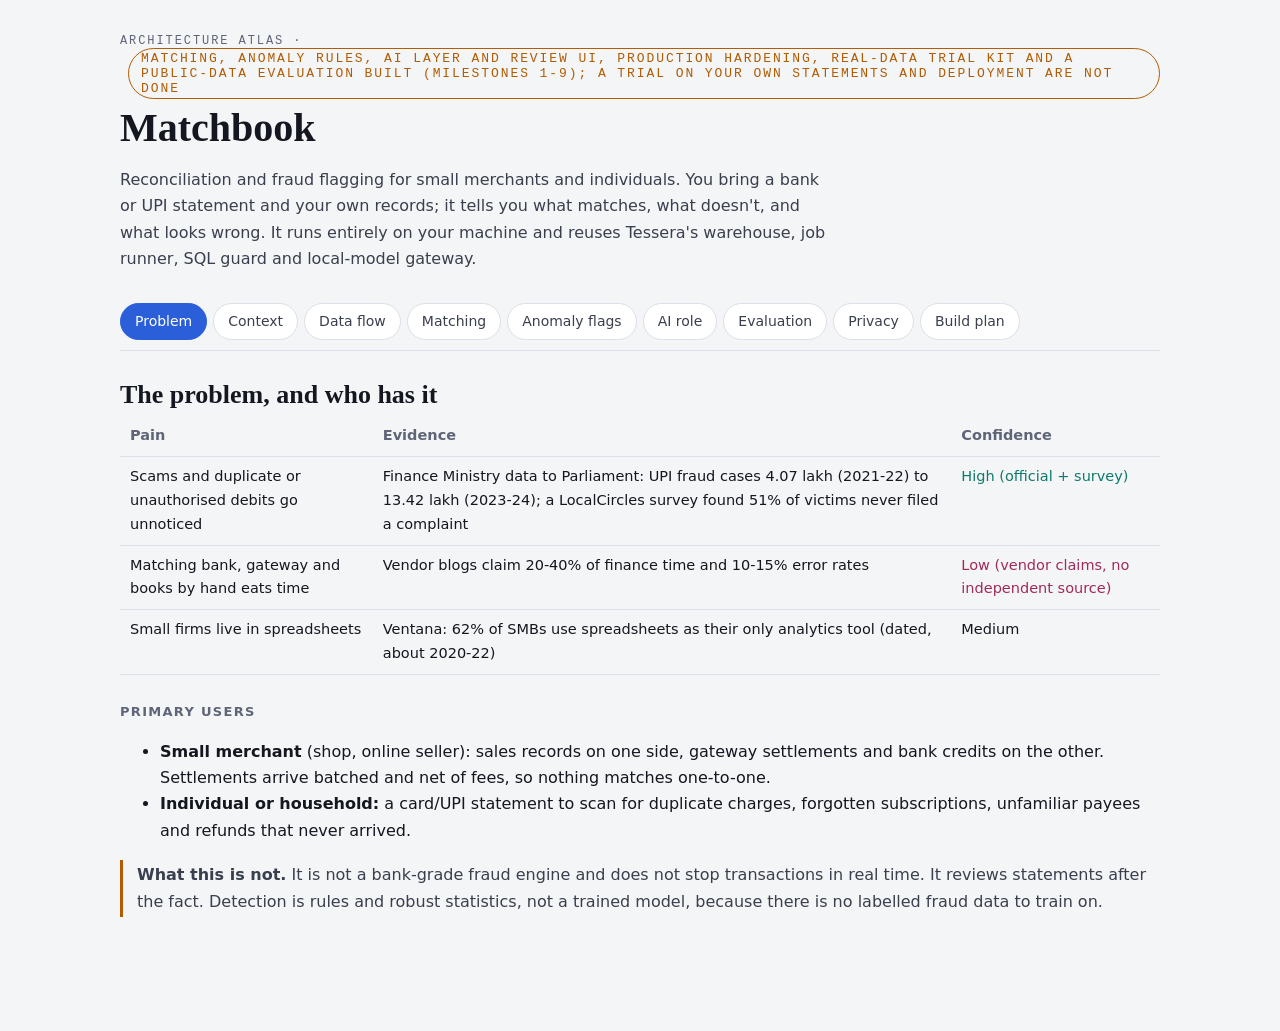
==== docs/matchbook-architecture-atlas.html @ 5ce7d5e3 "Add files via upload" ====
<!doctype html>
<html lang="en"><head><meta charset="utf-8"><meta name="viewport" content="width=device-width,initial-scale=1">
<title>Matchbook Architecture Atlas</title>
<style>
:root{--bg:#f4f5f7;--surf:#fff;--ink:#14171f;--soft:#3a3f4d;--mut:#5f6577;--line:#dcdfe7;--raw:#7a7f90;--stg:#0f7a6b;--mart:#2b5fd9;--ai:#a2295c;--app:#6a4bd6;--warn:#b25b00;--code:#f0f2f7}
@media(prefers-color-scheme:dark){:root{--bg:#0f1218;--surf:#181c25;--ink:#e8eaf0;--soft:#c5c9d6;--mut:#9aa0b2;--line:#2a3040;--raw:#a8aebf;--stg:#4cc6b0;--mart:#7ea2ff;--ai:#f18cb1;--app:#b1a0ff;--warn:#f0a050;--code:#202534}}
*{box-sizing:border-box}body{margin:0;background:var(--bg);color:var(--ink);font:16px/1.65 system-ui,-apple-system,"Segoe UI",sans-serif}
.wrap{max-width:1080px;margin:0 auto;padding:34px 20px 100px}
h1{font:600 40px/1.15 Georgia,serif;margin:6px 0 10px}h2{font:600 26px/1.2 Georgia,serif;margin:0 0 6px}h3{margin:26px 0 6px;font-size:13px;letter-spacing:.1em;text-transform:uppercase;color:var(--mut)}
.eyebrow{font:12px ui-monospace,monospace;letter-spacing:.16em;text-transform:uppercase;color:var(--mut)}.lead{color:var(--soft);max-width:70ch}
.status{display:inline-block;border:1px solid var(--warn);color:var(--warn);border-radius:99px;padding:2px 12px;font-size:13px;margin-left:8px}
nav{position:sticky;top:0;background:var(--bg);padding:10px 0;display:flex;gap:6px;flex-wrap:wrap;border-bottom:1px solid var(--line);z-index:3;margin:20px 0 28px}
nav button{border:1px solid var(--line);background:var(--surf);color:var(--soft);border-radius:99px;padding:6px 14px;cursor:pointer;font:inherit;font-size:14px}nav button.on{background:var(--mart);color:#fff;border-color:var(--mart)}
section{display:none}section.on{display:block}
.card{background:var(--surf);border:1px solid var(--line);border-radius:12px;padding:18px;margin:14px 0;overflow-x:auto}
table{border-collapse:collapse;width:100%;font-size:14.5px}th,td{text-align:left;padding:8px 10px;border-bottom:1px solid var(--line);vertical-align:top}th{color:var(--mut);font-weight:600}
code{background:var(--code);padding:1px 6px;border-radius:5px;font:13px ui-monospace,Menlo,monospace}pre{background:var(--code);padding:12px;border-radius:8px;overflow:auto;font:12.5px/1.5 ui-monospace,monospace}
svg{max-width:100%;height:auto}svg text{fill:var(--ink);font:12.5px system-ui}svg .m{fill:var(--mut);font-size:11px}svg .b{fill:var(--surf);stroke-width:1.6}svg .e{stroke:var(--mut);fill:none;stroke-width:1.4;opacity:.7}
.fig{color:var(--mut);font-size:13px;margin:4px 0 0}.note{border-left:3px solid var(--ai);padding:2px 14px;color:var(--soft);margin:14px 0}.warn{border-color:var(--warn)}
.ok{color:var(--stg)}.no{color:var(--ai)}
</style></head><body><div class="wrap">
<div class="eyebrow">Architecture Atlas · <span class="status">matching, anomaly rules, AI layer and review UI, production hardening, real-data trial kit and a public-data evaluation built (milestones 1-9); a trial on your own statements and deployment are not done</span></div>
<h1>Matchbook</h1>
<p class="lead">Reconciliation and fraud flagging for small merchants and individuals. You bring a bank or UPI statement and your own records; it tells you what matches, what doesn't, and what looks wrong. It runs entirely on your machine and reuses Tessera's warehouse, job runner, SQL guard and local-model gateway.</p>
<nav id="nav"></nav>

<section id="prob"><h2>The problem, and who has it</h2>
<table><tr><th>Pain</th><th>Evidence</th><th>Confidence</th></tr>
<tr><td>Scams and duplicate or unauthorised debits go unnoticed</td><td>Finance Ministry data to Parliament: UPI fraud cases 4.07 lakh (2021-22) to 13.42 lakh (2023-24); a LocalCircles survey found 51% of victims never filed a complaint</td><td class="ok">High (official + survey)</td></tr>
<tr><td>Matching bank, gateway and books by hand eats time</td><td>Vendor blogs claim 20-40% of finance time and 10-15% error rates</td><td class="no">Low (vendor claims, no independent source)</td></tr>
<tr><td>Small firms live in spreadsheets</td><td>Ventana: 62% of SMBs use spreadsheets as their only analytics tool (dated, about 2020-22)</td><td>Medium</td></tr></table>
<h3>Primary users</h3>
<ul><li><b>Small merchant</b> (shop, online seller): sales records on one side, gateway settlements and bank credits on the other. Settlements arrive batched and net of fees, so nothing matches one-to-one.</li>
<li><b>Individual or household:</b> a card/UPI statement to scan for duplicate charges, forgotten subscriptions, unfamiliar payees and refunds that never arrived.</li></ul>
<div class="note warn"><b>What this is not.</b> It is not a bank-grade fraud engine and does not stop transactions in real time. It reviews statements after the fact. Detection is rules and robust statistics, not a trained model, because there is no labelled fraud data to train on.</div></section>

<section id="ctx"><h2>System context</h2><p class="lead">Files in, answers out, nothing leaves localhost. Statements are sensitive, so the only network call is to Ollama on <code>127.0.0.1</code>.</p>
<div class="card"><svg viewBox="0 0 960 300" width="960"><defs><marker id="a" viewBox="0 0 8 8" refX="7" refY="4" markerWidth="7" markerHeight="7" orient="auto"><path d="M0,0 L8,4 L0,8z" fill="var(--mut)"/></marker></defs>
<rect class="b" x="10" y="30" width="190" height="64" rx="8" stroke="var(--raw)"/><text x="105" y="58" text-anchor="middle">Bank / UPI / card</text><text class="m" x="105" y="76" text-anchor="middle">CSV · XLSX statements</text>
<rect class="b" x="10" y="118" width="190" height="64" rx="8" stroke="var(--raw)"/><text x="105" y="146" text-anchor="middle">Books / sales</text><text class="m" x="105" y="164" text-anchor="middle">Excel · Tally export · Shopify CSV</text>
<rect class="b" x="10" y="206" width="190" height="64" rx="8" stroke="var(--raw)"/><text x="105" y="234" text-anchor="middle">Gateway settlements</text><text class="m" x="105" y="252" text-anchor="middle">Razorpay-style payout reports</text>
<rect class="b" x="270" y="20" width="420" height="260" rx="12" stroke="var(--mart)"/><text x="480" y="46" text-anchor="middle" style="font-weight:600">Matchbook (Tessera platform)</text>
<rect class="b" x="290" y="62" width="180" height="54" rx="8" stroke="var(--stg)"/><text x="380" y="86" text-anchor="middle">Import &amp; normalise</text><text class="m" x="380" y="104" text-anchor="middle">map · clean · canonical</text>
<rect class="b" x="490" y="62" width="180" height="54" rx="8" stroke="var(--stg)"/><text x="580" y="86" text-anchor="middle">Matching engine</text><text class="m" x="580" y="104" text-anchor="middle">deterministic passes</text>
<rect class="b" x="290" y="132" width="180" height="54" rx="8" stroke="var(--warn)"/><text x="380" y="156" text-anchor="middle">Anomaly rules</text><text class="m" x="380" y="174" text-anchor="middle">scored, with reasons</text>
<rect class="b" x="490" y="132" width="180" height="54" rx="8" stroke="var(--ai)"/><text x="580" y="156" text-anchor="middle">AI assistant</text><text class="m" x="580" y="174" text-anchor="middle">map · suggest · explain</text>
<rect class="b" x="290" y="202" width="380" height="60" rx="8" stroke="var(--mart)"/><text x="480" y="228" text-anchor="middle">DuckDB: canonical txns · matches · flags · audit</text><text class="m" x="480" y="246" text-anchor="middle">money stored as integer paise</text>
<rect class="b" x="750" y="40" width="200" height="64" rx="8" stroke="var(--app)"/><text x="850" y="68" text-anchor="middle">Review UI</text><text class="m" x="850" y="86" text-anchor="middle">queues · confirm · undo</text>
<rect class="b" x="750" y="130" width="200" height="64" rx="8" stroke="var(--ai)"/><text x="850" y="158" text-anchor="middle">Ollama (local)</text><text class="m" x="850" y="176" text-anchor="middle">chat + embeddings</text>
<rect class="b" x="750" y="220" width="200" height="56" rx="8" stroke="var(--app)"/><text x="850" y="246" text-anchor="middle">Exports</text><text class="m" x="850" y="264" text-anchor="middle">CSV report · dispute pack</text>
<path class="e" d="M200,62 L290,85" marker-end="url(#a)"/><path class="e" d="M200,150 L290,95" marker-end="url(#a)"/><path class="e" d="M200,238 L290,105" marker-end="url(#a)"/><path class="e" d="M690,70 L750,70" marker-end="url(#a)"/><path class="e" d="M690,160 L750,160" marker-end="url(#a)"/><path class="e" d="M690,245 L750,245" marker-end="url(#a)"/></svg><p class="fig">Fig. 1 · System context</p></div></section>

<section id="flow"><h2>Data flow</h2><p class="lead">Five stages. Each is a Tessera task with a recorded run, so a bad import is visible and re-runnable.</p>
<div class="card"><svg viewBox="0 0 960 190" width="960"><defs><marker id="b2" viewBox="0 0 8 8" refX="7" refY="4" markerWidth="7" markerHeight="7" orient="auto"><path d="M0,0 L8,4 L0,8z" fill="var(--mut)"/></marker></defs>
<g><rect class="b" x="5" y="50" width="160" height="80" rx="8" stroke="var(--raw)"/><text x="85" y="78" text-anchor="middle">1 Profile</text><text class="m" x="85" y="96" text-anchor="middle">detect columns, dates,</text><text class="m" x="85" y="110" text-anchor="middle">formats, currency</text>
<rect class="b" x="195" y="50" width="160" height="80" rx="8" stroke="var(--ai)"/><text x="275" y="78" text-anchor="middle">2 Map (AI + you)</text><text class="m" x="275" y="96" text-anchor="middle">LLM proposes mapping;</text><text class="m" x="275" y="110" text-anchor="middle">you confirm once</text>
<rect class="b" x="385" y="50" width="160" height="80" rx="8" stroke="var(--stg)"/><text x="465" y="78" text-anchor="middle">3 Normalise</text><text class="m" x="465" y="96" text-anchor="middle">paise, ISO dates, payee</text><text class="m" x="465" y="110" text-anchor="middle">clean, reference IDs</text>
<rect class="b" x="575" y="50" width="160" height="80" rx="8" stroke="var(--mart)"/><text x="655" y="78" text-anchor="middle">4 Match</text><text class="m" x="655" y="96" text-anchor="middle">passes A-D, then a</text><text class="m" x="655" y="110" text-anchor="middle">residual review queue</text>
<rect class="b" x="765" y="50" width="190" height="80" rx="8" stroke="var(--warn)"/><text x="860" y="78" text-anchor="middle">5 Flag &amp; explain</text><text class="m" x="860" y="96" text-anchor="middle">anomaly rules score every</text><text class="m" x="860" y="110" text-anchor="middle">txn; AI words the reasons</text>
<path class="e" d="M165,90 L195,90" marker-end="url(#b2)"/><path class="e" d="M355,90 L385,90" marker-end="url(#b2)"/><path class="e" d="M545,90 L575,90" marker-end="url(#b2)"/><path class="e" d="M735,90 L765,90" marker-end="url(#b2)"/></g></svg><p class="fig">Fig. 2 · Import to review</p></div>
<h3>Canonical transaction</h3>
<pre>txn(txn_id, source, account, posted_on date, amount_paise bigint, direction 'in'|'out',
    counterparty_raw, counterparty_clean, reference, category, raw_row json, import_id)
match(match_id, pass, confidence, status 'auto'|'suggested'|'confirmed'|'rejected', difference_paise, reason)
match_member(match_id, txn_id, role 'bank'|'ledger'|'gateway')
flag(flag_id, txn_id, rule, score, reasons json, status 'open'|'dismissed'|'confirmed')
audit(ts, actor, action, detail)</pre></section>

<section id="match"><h2>The matching engine</h2><p class="lead">Matching is deterministic and explainable. A model is never the one that decides a match; it only helps a human review what the passes could not settle.</p>
<table><tr><th>Pass</th><th>Rule</th><th>Handles</th><th>Auto-accept?</th></tr>
<tr><td>A · Reference</td><td>Same extracted reference/UTR/order id and same amount</td><td>Clean one-to-one payments</td><td class="ok">Yes</td></tr>
<tr><td>B · Amount + window</td><td>Same amount, posted within ±3 days, payee similarity above threshold (token-set ratio on cleaned names); unique best candidate only</td><td>Missing references, timing lag</td><td class="ok">Yes if unambiguous</td></tr>
<tr><td>C · Settlement batch</td><td>One bank credit = sum(gateway orders) − fees − refunds, within a stated tolerance; bounded subset search over a date window</td><td>Gateway payouts, the main merchant headache</td><td>Only if the difference equals reported fees</td></tr>
<tr><td>D · Fuzzy residual</td><td>Rank remaining candidates by amount distance, date distance, name similarity, memory of past confirmations</td><td>Everything else</td><td class="no">Never: goes to the review queue</td></tr></table>
<h3>Outcomes</h3><p><code>matched</code> · <code>matched_with_difference</code> (fees, rounding, with the amount shown) · <code>unmatched_bank</code> (money moved, no record) · <code>unmatched_ledger</code> (recorded, never arrived) · <code>duplicate</code>.</p>
<div class="note"><b>Why subset-sum is bounded.</b> Pass C is NP-hard in general. It is capped (window of days, maximum batch size, time budget) and reports "gave up" instead of guessing, so an incomplete search is visible rather than hidden.</div></section>

<section id="fraud"><h2>Anomaly &amp; fraud flagging</h2><p class="lead">Every flag carries the rule that fired and the numbers behind it. The assistant can rephrase a reason, but it cannot create one.</p>
<table><tr><th>Rule</th><th>Fires when</th><th>Typical real cause</th></tr>
<tr><td>Duplicate charge</td><td>Same payee and amount twice within a short window</td><td>Double-tap, retry, genuine double billing</td></tr>
<tr><td>New payee, large amount</td><td>First payment to a payee and amount above a robust threshold for this account</td><td>Scam, mistaken transfer</td></tr>
<tr><td>Outlier for payee</td><td>Robust z-score (median/MAD) vs. that payee's history</td><td>Price hike, billing error</td></tr>
<tr><td>Velocity</td><td>Many small debits in a short span</td><td>Card testing, drained account</td></tr>
<tr><td>Just under a limit</td><td>Cluster of amounts just below a known cap (e.g. ₹10,000)</td><td>Structuring, limit probing</td></tr>
<tr><td>Orphan refund</td><td>Credit labelled refund with no original debit</td><td>Reconciliation gap</td></tr>
<tr><td>Unfamiliar hour</td><td>Activity outside the account's usual hours</td><td>Compromised credentials</td></tr>
<tr><td>Subscription drift</td><td>Recurring payee whose amount rose or cadence changed</td><td>Silent price increase</td></tr></table>
<p>Scores combine rules into a ranked list; thresholds are per-account and tunable. Each "dismiss" or "confirm" is stored as a label so thresholds can be adjusted from the user's own history.</p>
<div class="note warn"><b>Honest limit.</b> These rules find <i>unusual</i> and <i>duplicate</i> activity, not proven fraud. Expect false positives on legitimate one-off purchases. Precision is measured, not assumed (see Evaluation).</div></section>

<section id="ai"><h2>Where the AI helps, and where it must not</h2>
<div class="card"><table><tr><th>Task</th><th>AI role</th><th>Safeguard</th></tr>
<tr><td>Map messy columns</td><td>Proposes <code>date / amount / debit / credit / description / reference</code> from headers and sample rows</td><td>Mapping is validated (dates parse, amounts numeric, totals reconcile to the file's own balance) and the user confirms before import</td></tr>
<tr><td>Clean payee names</td><td>Normalises "AMZN PAY*XYZ 04/12" style strings</td><td>Deterministic cleaner first; LLM only on leftovers; raw string always kept</td></tr>
<tr><td>Review residuals</td><td>Ranks candidates already produced by pass D and says why</td><td>Chooses only from the candidate list; human confirms</td></tr>
<tr><td>Explain a flag</td><td>Turns the rule payload into a plain sentence</td><td>Numbers copied from the payload; grounding check as in Tessera</td></tr>
<tr><td>Ask questions</td><td>"What did I spend on subscriptions?" via guarded SQL</td><td>Tessera's SQL guard; account numbers masked; writes need approval</td></tr></table></div>
<h3>Built and measured: the AI layer (local qwen2.5:3b on CPU)</h3>
<p><b>1. Column mapping.</b> Rules run first; the model is asked only about the fields the rules cannot settle, in plain text (a 3B model parroted JSON input back at first). Every proposal is validated against the data: columns exist, dates and amounts parse, order ids are unique, the running balance follows debits and credits (catches swapped columns), and <code>gross ≥ net ≥ fee ≥ tax</code> for gateway files. The user still confirms.</p>
<table><tr><th>Set</th><th>Approach</th><th>Layouts fully right</th><th>Fields right</th><th>Wrong but passed validation</th></tr>
<tr><td rowspan="3">Dev, 15 layouts*</td><td>Rules only</td><td>3 / 15</td><td>57 / 87 (66%)</td><td>0</td></tr>
<tr><td>Model only</td><td>10 / 15</td><td>71 / 87 (82%)</td><td>0</td></tr>
<tr><td><b>Rules + model + validation</b></td><td><b>13 / 15</b></td><td><b>85 / 87 (98%)</b></td><td><b>0</b></td></tr>
<tr><td rowspan="3">Held-out, 6 layouts</td><td>Rules only</td><td>3 / 6</td><td>23 / 37 (62%)</td><td>0</td></tr>
<tr><td>Model only</td><td>4 / 6</td><td>26 / 37 (70%)</td><td>0</td></tr>
<tr><td><b>Rules + model + validation</b></td><td><b>5 / 6</b></td><td><b>36 / 37 (97%)</b></td><td><b>0</b></td></tr></table>
<p>*I tuned the prompt and validators while looking at 4 of the dev layouts, so treat the dev row as optimistic and the held-out row (written afterwards, never tuned against) as the fair one. Average time about 4-5 s per file. The misses were optional fields (balance, payment reference, one gateway column) left unmapped; the single held-out miss was flagged by validation. The layouts are ones I wrote, so this measures robustness to header and format variety, not to every real bank.</p>
<p><b>2. Masking.</b> Account, card, phone and long reference numbers, emails and UPI handles are redacted before any prompt; amounts and dates are kept. The gateway has a <code>strict</code> mode that independently re-scans every message and <b>refuses to send</b> if anything identifier-like is left, so masking cannot be skipped by a future code change. A test feeds real narrations (which contain 10-digit references) through the mapping path and asserts none reach the model.</p>
<p><b>3. Flag explanations: the model is opt-in, the template is the default.</b> A first version checked only that every number in the model's text appeared in the evidence. Reading the outputs showed that is not enough: texts passed while saying the account <i>balance</i> rose 25% (it was the <i>price</i>), that the shop owner <i>received</i> five payments (they were <i>made</i>), or that payees were <i>customers</i>. The guard now also requires the core amounts and payee name to survive and rejects reversed-direction words, foreign currency and truncation. On a statement none of this was tuned against, <b>10 of 32 rewordings were accepted and 22 fell back</b> to the template; I read the 10 and judged 9 faithful and 1 repetitive. That is my own judgement on a small sample. The default explanation therefore stays the deterministic template, which is always correct; the rewording is an opt-in extra and is labelled as such.</p>
<div class="note warn"><b>Things the AI layer taught me, recorded because they are the real findings.</b>
(a) Number-grounding is necessary but not sufficient: a model can reuse a real number in a false sentence. The role-word check is a targeted patch, not a general fix.
(b) The explanation cache was first keyed by row id, which repeats across statements, so one statement's explanation could appear on another's transaction. It is now keyed by a hash of the evidence, with a regression test.
(c) A test showed the gateway amount check accepted swapped <code>fee</code> and <code>net</code> columns, because the identity <code>gross − fee − tax − net = 0</code> is symmetric. An ordering check closed it.
(d) A 3B model is useful where its output is checked against data (mapping) and weak where it is asked to restate findings in free prose.</div>
<h3>Hard rules</h3><ul><li>The model never does arithmetic on money. Totals, differences and fees come from SQL over integer paise.</li><li>The model never confirms a match or dismisses a flag.</li><li>Account and card numbers are masked before any text reaches a prompt.</li></ul></section>

<section id="eval"><h2>How we will know it works</h2><h3>Measured so far (synthetic data, seeded, reproducible)</h3>
<table><tr><th>Scenario</th><th>Layer</th><th>Auto-accepted</th><th>Precision</th><th>Recall</th></tr>
<tr><td>20,000 orders</td><td>Ledger ↔ gateway</td><td>19,180</td><td>99.98% (3 wrong)</td><td>99.0%</td></tr>
<tr><td>20,000 orders</td><td>Batch ↔ bank</td><td>129</td><td>100%</td><td>100%</td></tr>
<tr><td>500,000 orders</td><td>Ledger ↔ gateway</td><td>478,073</td><td>100% (0 wrong)</td><td>98.6%</td></tr>
<tr><td>500,000 orders</td><td>Batch ↔ bank</td><td>258</td><td>100%</td><td>99.6%</td></tr></table>
<p>At 500k orders, import took about 3 s and matching about 1.3 s on a laptop-class CPU (generation 9 s). Reference-based passes were never wrong in any run. The only wrong matches (3 at 20k orders) came from the amount-window pass: an unpaid order and an unrelated captured payment with the same catalogue price in the same window are indistinguishable from the data. Wrong-match counts this small vary from seed to seed, so quote the range, not one run.</p>
<h3>Measured: anomaly rules (3 seeds pooled, 360-day statements, hard negatives included)</h3>
<table><tr><th>Rule</th><th>Injected</th><th>Flagged</th><th>Precision</th><th>Recall</th><th>Why precision is below 100%</th></tr>
<tr><td>duplicate_charge</td><td>90</td><td>90</td><td>100%</td><td>100%</td><td>none seen</td></tr>
<tr><td>subscription_drift</td><td>9</td><td>9</td><td>100%</td><td>100%</td><td>none seen</td></tr>
<tr><td>just_under_limit</td><td>101</td><td>129</td><td>78%</td><td>100%</td><td>a regular wholesaler legitimately invoices just under the limit</td></tr>
<tr><td>new_payee_large</td><td>75</td><td>96</td><td>78%</td><td>100%</td><td>legitimate one-off purchases (insurance, equipment, audit)</td></tr>
<tr><td>velocity</td><td>186</td><td>262</td><td>71%</td><td>100%</td><td>a trade-fair day paying many new vendors</td></tr>
<tr><td>outlier_for_payee</td><td>18</td><td>30</td><td>60%</td><td>100%</td><td>price rises and small-payee swings also look like outliers</td></tr></table>
<p>Ranked by score, the top 20 flagged rows were 70-95% real across seeds, the top 100 about 83-87%. Threshold sweeps show the trade: for <code>just_under_limit</code>, requiring 5 payments instead of 3 lifts precision from 82% to 100% but drops recall from 100% to 68%; for <code>new_payee_large</code>, the 95th-percentile threshold lifts precision to 90% at 76% recall.</p>
<div class="note warn"><b>Read these carefully.</b> Perfect recall is partly circular: the injected anomalies were written to match each rule's definition, so it shows the rules are implemented correctly, not that they find real fraud. The informative column is precision, which falls once legitimate look-alikes are present, and real statements will have more of those than my generator does. The first version scored near 100% everywhere because the injected anomalies were too easy; adding unlabelled "hard negatives" is what made the evaluation honest.</div>
<div class="note warn"><b>What these numbers do not show.</b> They come from a generator I wrote, so they prove the engine handles the faults I thought of. They say nothing yet about real bank formats or real gateway quirks. Refunds, partial payments and multi-currency are not modelled.</div>
<p class="lead">A reconciliation tool that is "probably right" is worse than none. Accuracy is measured against known answers.</p>
<table><tr><th>Test</th><th>Method</th><th>Metric</th></tr>
<tr><td>Matching</td><td>Generate a ledger, derive a bank statement and settlement file from it, then inject faults: dropped references, shifted dates, fee deductions, batched payouts, duplicates, missing rows. Ground truth is known.</td><td>Precision and recall per pass; share auto-matched; zero wrong auto-matches is the target</td></tr>
<tr><td>Anomaly rules</td><td>Inject labelled anomalies (duplicates, new large payee, velocity bursts) into synthetic and real-shaped statements</td><td>Precision@k, recall by rule</td></tr>
<tr><td>Column mapping</td><td>A set of statement layouts from different banks and exporters</td><td>% mapped correctly with no user edit</td></tr>
<tr><td>Real data</td><td>Your own statements, labelled by you through the review UI</td><td>Reviewer agreement, false-positive rate, time saved</td></tr></table>
<div class="note warn"><b>Gap.</b> Synthetic faults only prove the engine handles the faults we thought of. Real statements will contain formats we did not. That is why the real-data row exists, and why statement-format coverage is the first thing to expect to break.</div></section>

<section id="priv"><h2>Privacy &amp; safety</h2>
<table><tr><th>Risk</th><th>Control</th></tr>
<tr><td>Statements are sensitive</td><td>All processing local; only Ollama on localhost; no telemetry; data directory is git-ignored; optional encrypted-at-rest database file</td></tr>
<tr><td>Wrong automatic match corrupts books</td><td>Only passes A-C auto-accept; every match is reversible; undo restores the prior state; audit log of every decision</td></tr>
<tr><td>Floating-point money errors</td><td>Integer paise end to end; rounding rule written down and tested</td></tr>
<tr><td>Prompt leakage of account numbers</td><td>Masking layer before any LLM call; tests assert no account number reaches the gateway</td></tr>
<tr><td>Over-trusting flags</td><td>UI labels flags "unusual", not "fraud"; shows the rule and numbers; dispute pack contains facts only</td></tr></table></section>

<section id="plan"><h2>Build plan</h2>
<table><tr><th>#</th><th>Milestone</th><th>Done when</th></tr>
<tr><td>1</td><td>Canonical schema, statement importer with profile → map → normalise, 3 sample layouts</td><td>Mapping accuracy measured; totals reconcile to file balances</td></tr>
<tr><td>2</td><td>Fault-injecting data generator with ground truth</td><td>Reproducible fixtures; truth file per scenario</td></tr>
<tr><td>3</td><td>Matching passes A-B, evaluation harness</td><td>Precision and recall reported; no wrong auto-matches in the suite</td></tr>
<tr><td>4</td><td>Pass C (settlement batches), bounded search</td><td>Gateway payouts match within stated fees; "gave up" shown when search is capped</td></tr>
<tr><td>5</td><td>Anomaly rules with per-account thresholds and labels</td><td>Precision@k and recall per rule reported on injected anomalies</td></tr>
<tr><td>6</td><td>Review UI: queues, confirm / reject / undo, dispute pack export</td><td>A real statement can be imported, reviewed and exported end to end</td></tr>
<tr><td>7</td><td>AI assistance: mapping proposals, residual ranking, flag explanations, masking layer</td><td>Grounding and masking tests pass; AI off still yields a usable tool</td></tr>
<tr><td>8</td><td>Real-data trial on your own statements</td><td>Measured false-positive rate and time saved, documented honestly</td></tr></table>
<h3>Built: the review UI (<code>./run_matchbook.sh</code>, http://127.0.0.1:8788)</h3>
<table><tr><th>Screen</th><th>What it does</th></tr>
<tr><td>Import</td><td>Upload three exports (or load a demo). Rules, then the local model, propose a column mapping; each field shows whether it was <i>auto</i> or <i>AI-proposed</i> with sample values. Every edit is re-validated live; <b>Confirm &amp; import is disabled while any check fails</b>.</td></tr>
<tr><td>Overview</td><td>Auto-match rate, queue sizes, and which rule made how many matches.</td></tr>
<tr><td>Exceptions</td><td>Five queues (orders with no payment, payments not in books, payouts not in bank, unexplained credits, payout amount differs), largest first. Confirm (real discrepancy) or Reject (explained), with a note. <b>Find matching payment</b> lists candidates by amount and date; <b>Link</b> creates a manual match that feeds back into the match rate.</td></tr>
<tr><td>Flags</td><td>Ranked flagged transactions with the deterministic explanation; Confirm (dispute) or Dismiss (legitimate); opt-in "Reword with AI" that falls back visibly if the guard rejects the text.</td></tr>
<tr><td>Activity</td><td>Every import, decision and undo, with timestamps.</td></tr></table>
<p><b>Design decisions.</b> Decisions are an append-only event log per item; undo pops one step (so confirm → reject → undo returns to confirm), and undoing a link actually removes it and re-runs matching. Items are keyed by stable identifiers (order id, payment id, or a hash of date, payee and amount), not row ids, so decisions survive re-importing the same statement. Uploads are raw bodies saved under a fixed server-side name, with a 50 MB cap, so a client can never choose a path.</p>
<p><b>Verified.</b> 10 API tests (61 in the full suite) cover the flow, bad-mapping refusal, security edges, stable keys, and link/undo reversing the match counts exactly. I also drove the real screens in a browser: messy-header demo → AI mapping → fixed one unmapped optional field by hand → import (4,000 orders, 97.0% auto-matched) → confirm with note → undo → link → undo.</p>
<div class="note warn"><b>Defects this build surfaced, kept here because they are the honest record.</b>
(a) Before the first import, read endpoints returned HTTP 500; they now return empty results.
(b) The live-validation endpoint failed with 422 because its request model was declared inside the app factory, which FastAPI cannot resolve under postponed annotations.
(c) After linking an order, the <b>Linked</b> tab was empty because it read from the exceptions table, which no longer contained the order, so Undo was unreachable from the UI. It now reads from the manual links.
(d) Navigation links were unreadable in dark mode.
All four were found by using the UI, not by the earlier tests, which is why the end-to-end browser pass mattered.</div>
<div class="note warn"><b>Not verified.</b> Behaviour with hundreds of thousands of exceptions in the browser (the API pages results, but I have not timed the UI at that size); more than one reviewer at a time (single user, no authentication, DuckDB single writer); mobile layouts; keyboard shortcuts do not exist yet. I tested in one browser pane only.</div>
<h3>Built: production hardening</h3>
<p>State moved to Postgres; DuckDB remains the analytics store. Authentication, roles, maker/checker, a tamper-evident audit log, CI and container files were added. <b>Verified</b> below means exercised by an automated test or by me in the running app; <b>written, not run</b> means the file exists but I could not execute it on this machine.</p>
<table><tr><th>Area</th><th>What was built</th><th>Status</th></tr>
<tr><td>State</td><td>Postgres 16-compatible schema with forward-only migrations behind an advisory lock; a private throwaway cluster for dev and tests so an existing Postgres is never touched.</td><td><b>Verified</b> (migrations idempotent; 90 tests run against real Postgres)</td></tr>
<tr><td>Authentication</td><td>scrypt password hashes, random session tokens stored only as hashes, HttpOnly + SameSite=Strict cookie, 8 h absolute and 60 min idle expiry, lockout after 5 failures, per-address throttle, identical errors for unknown user and wrong password. No default credentials; the first admin is created from a CLI.</td><td><b>Verified</b> (tests + signed in through the UI)</td></tr>
<tr><td>Authorisation</td><td>Four roles (viewer, reviewer, approver, admin) mapped to permissions; every endpoint declares the permission it needs; role change, disable and password reset sign the user out; the last administrator cannot be removed.</td><td><b>Verified</b> (tests; UI hides tabs by role)</td></tr>
<tr><td>Maker / checker</td><td>A decision is a proposal; a different approver must approve. Enforced in code <i>and</i> by a database CHECK constraint, so a bug cannot permit self-approval. One open proposal per item (unique index). Approving re-validates that a link is still possible. Switchable off for solo use, in which case entries are marked auto-approved.</td><td><b>Verified</b> (tests including raw-SQL bypass attempt and concurrent approvers; walked through in the UI)</td></tr>
<tr><td>Audit</td><td>Append-only table (triggers refuse update, delete and truncate) with each row chained to the previous by SHA-256; verify endpoint and UI button.</td><td><b>Verified</b> (tamper test; "chain intact" in the UI)</td></tr>
<tr><td>Web hardening</td><td>CSRF token on every state-changing request plus Origin check, strict Content-Security-Policy (no inline script, so the UI was split into files), frame, referrer and sniffing headers, host allow-list, API docs disabled, no-store on API responses, structured request logs without bodies or credentials.</td><td><b>Verified</b> (tests)</td></tr>
<tr><td>Input safety</td><td>SQL values are bound parameters; user-controlled identifiers (CSV headers, file names) are quoted or allow-listed; upload size cap and fixed server-side file names.</td><td><b>Verified</b> (hostile-header and hostile-file-name tests)</td></tr>
<tr><td>CI</td><td>GitHub Actions: lint with security rules, tests on Python 3.11, 3.12 and 3.13 against a Postgres service, dependency audit, container build.</td><td><b>Written, not run.</b> I ran the lint, the tests (on 3.14 only), the dependency audit and a Python 3.11 syntax check locally.</td></tr>
<tr><td>Containers</td><td>Multi-stage Dockerfile (non-root, health check, read-only filesystem, dropped capabilities) and a compose file with Postgres not published to the host and an optional local-model service.</td><td><b>Written, not built.</b> Docker was unavailable here (permission denied), so neither has been built or started.</td></tr></table>
<p><b>Found while building it, kept as the honest record.</b></p>
<ul>
<li><b>SQL injection through CSV column names.</b> Header names were pasted into SQL in several places. A header that closed the quote could have run arbitrary DuckDB SQL (which can read local files). Every identifier is now quoted and a regression test uses a real hostile header. Found by the security linter while fixing something else, not by planning.</li>
<li><b>Python 3.11 breakage.</b> The importer used backslashes inside f-string expressions, a syntax error before 3.12, while the package declared support for 3.11. It only worked here because this machine runs 3.14.</li>
<li><b>File names became table names</b> in the Tessera ingest step. Now allow-listed, with a test.</li>
<li><b>A vulnerable dependency</b> (<code>certifi</code>) found by the audit; upgraded and given a version floor.</li>
<li><b>My own regression:</b> replacing the matching call in the import path with a link-sync meant the first import produced no exception queues. Caught by the tests.</li>
<li><b>CI would have failed on every run:</b> the dependency audit tried to look up this project on PyPI. Fixed after running the audit locally.</li>
<li>Smaller: an empty "Linked" list earlier, cached stylesheets after an upgrade, the login form keeping the last username, and an unstyled password box.</li></ul>
<div class="note warn"><b>Known gaps. This is a hardened prototype, not a deployed service.</b>
(1) <b>No TLS in the app</b>: it must sit behind a reverse proxy, with the Secure cookie flag turned on.
(2) <b>The audit chain detects edits but cannot stop someone with full database-owner rights from rewriting the whole chain</b>; real protection needs the latest hash published somewhere they cannot reach.
(3) <b>No MFA, SSO or self-service password change or reset</b>; admins set passwords.
(4) <b>The login throttle is in memory</b>, so it is per process and weak behind a proxy that hides client addresses; the per-account lockout is in the database and does hold.
(5) <b>One database role</b> runs both migrations and the app; production should separate them and grant least privilege.
(6) <b>DuckDB is still a single-writer file</b>, so the app cannot run as several replicas, and there are no backups, encryption at rest, retention policy or monitoring.
(7) <b>Not tested</b>: runtime on Python 3.11 to 3.13, load or concurrency beyond the race tests, a browser other than the built-in one, and any real bank or gateway data.
(8) Dev users are created with random passphrases stored in a git-ignored, owner-only file; a real deployment must create users with the admin CLI instead.</div>
<h3>Built: real-data trial kit</h3>
<p>Your own statements have no answer key, so the kit estimates accuracy from a <b>random sample you label by hand</b> and reports it with a confidence interval. Guide: <code>docs/real-data-trial.md</code>. It runs on DuckDB alone (no login, no Postgres, no model server).</p>
<table><tr><th>Step</th><th>Tool</th><th>What it does</th></tr>
<tr><td>Mask</td><td><code>mask_tool</code></td><td>Keyed-HMAC tokens, so the same payee or UTR gets the same token in every file (repeat-payee rules and cross-file joins keep working) and cannot be reversed without the key. Scans its own output for what is still visible. Cannot be perfect on free text.</td></tr>
<tr><td>Check</td><td><code>trial preflight</code>, <code>normalize</code></td><td>Preamble/footer lines, newest-first order, ambiguous dd/mm dates, decimal commas, currency symbols, single-amount layouts, missing pages (balance breaks), month gaps, duplicate ids, delimiter, encoding.</td></tr>
<tr><td>Tie out</td><td><code>trial load</code>, <code>tieout</code></td><td>Four control-total identities that must hold exactly, plus the match rate by <b>value</b> as well as by count.</td></tr>
<tr><td>Sample</td><td><code>trial sample</code></td><td>Deterministic stratified random sample per rule, queue and flag type, with per-rule sizes so labels go where the risk is.</td></tr>
<tr><td>Score</td><td><code>trial score</code>, <code>report</code></td><td>Wilson intervals per group (exact bound at zero events), a stratified population estimate with finite-population correction and a deliberately conservative upper bound, and a report that states its limits.</td></tr></table>
<p><b>The kit itself was validated before being offered.</b> Simulated 95% intervals contained the truth in at least 95% of 1,500 trials in three scenarios, including rare events and a tiny bad group. On a synthetic scenario with known answers, intervals computed from labelled samples contained the true wrong-match rate and the true missed-match share for three different random samples. Each preflight check is tested against a planted instance of the problem it claims to find. 23 tests.</p>
<p><b>What using it on a synthetic scenario showed.</b> With 25 labels per rule the scorer will not claim better than "0% to 11.3% wrong", even though the true rate was about zero. That is correct: 25 clean samples cannot support "under 1%" (that needs 299), and the tool says so instead of printing a flattering 0%.</p>
<h3>Measured: public-data evaluation (real orders, simulated payment rails)</h3>
<p>Dataset: UCI <i>Online Retail II</i>, CC BY 4.0, DOI 10.24432/C5CG6D, 1,067,371 line items from a UK online retailer (sha256 of the xlsx is stored in <code>data/public/results.json</code>). <b>Real:</b> order amounts, dates and how often amounts repeat. <b>Simulated:</b> the gateway, settlement batches and bank, built from those orders by my generator with injected faults, because no public dataset contains matched ledger, gateway and bank records. So this tests how the matcher copes with a <i>real amount distribution</i>, not real bank formats.</p>
<table><tr><th>Orders</th><th>References available</th><th>Auto-matches</th><th>Wrong</th><th>Recall</th></tr>
<tr><td rowspan="4">40,076 invoices (3.3% share an amount with another within 3 days)</td><td>ledger 92%, gateway 70%</td><td>116,666</td><td>0</td><td>100.0%</td></tr>
<tr><td>ledger 70%, gateway 40%</td><td>116,523</td><td>1</td><td>99.9%</td></tr>
<tr><td>ledger 40%, gateway 20%</td><td>115,728</td><td>2</td><td>99.2%</td></tr>
<tr><td>none at all</td><td>113,085</td><td>2</td><td>96.9%</td></tr>
<tr><td rowspan="4">3,664 single-item invoices (15.2% share an amount)</td><td>ledger 92%, gateway 70%</td><td>10,660</td><td>0</td><td>100.0%</td></tr>
<tr><td>ledger 70%, gateway 40%</td><td>10,602</td><td>0</td><td>99.5%</td></tr>
<tr><td>ledger 40%, gateway 20%</td><td>10,267</td><td>0</td><td>96.3%</td></tr>
<tr><td>none at all</td><td>9,171</td><td>0</td><td><b>86.0%</b></td></tr></table>
<p>Counts are totals over three runs per row. <b>The three runs reuse the same real orders</b> with different random fault draws, so they replicate the fault process, not the order population. <b>Reading it:</b> the matcher stays precise even with no references because ambiguous cases go to the review queue instead of being guessed; the cost is <b>recall</b>, which falls to 86% when orders are single-item, prices repeat, and no payment references exist. That dependence on references is the main practical finding. Real data was also <i>less</i> ambiguous than my synthetic price catalogue, so the earlier synthetic benchmark was the harsher test on that dimension.</p>
<div class="note warn"><b>Not evaluated on public data.</b> Anomaly rules: no public dataset I could reach without a login has statement-level payees plus fraud labels, and the common card-fraud sets lack payees entirely, so those rules are still tested only on injected anomalies. This retailer sells largely to trade customers, so its invoice totals vary more than a consumer shop's would. The fault model (capture 0-1 days after the order, T+2 settlement, my fee structure) is mine.</div>
<p><b>Found along the way.</b> The two worksheets overlap by about a week: 34,337 duplicate rows would have been double counted. Preflight missed a missing page of a statement (only one broken balance step, below my 98% threshold) until a test exposed it; any break is now reported. The masker's own scanner flagged its tokens about 1% of the time (hex tokens that happened to be all digits), which would have trained users to ignore it; tokens are now letters-only. The same regex exempted a long number directly after a comma or period from masking, in both the masker <i>and</i> the gate that protects model prompts, a real leak, now fixed with tests. Output folders were read at import time instead of call time. The package's editable install had silently lost its path file, so modules only ran from the project folder. A second Python 3.11 f-string incompatibility was caught by the linter.</p>
<h3>Out of scope for v1</h3><ul><li>Scanned or PDF statements (needs OCR; high error risk). CSV/XLSX only.</li><li>Live bank connections and account-aggregator APIs.</li><li>Real-time blocking of transactions.</li><li>Trained fraud models; needs labelled data we do not have.</li><li>Multi-user access and authentication.</li></ul>
<h3>Reused from Tessera</h3><p>DuckDB warehouse, job runner with recorded runs, SQL guard, model gateway and capability catalog, approval-gated writes, audit log, memory with consent, and the web UI shell.</p></section>
</div>
<script>
const T=[['prob','Problem'],['ctx','Context'],['flow','Data flow'],['match','Matching'],['fraud','Anomaly flags'],['ai','AI role'],['eval','Evaluation'],['priv','Privacy'],['plan','Build plan']];
const nav=document.getElementById('nav');nav.innerHTML=T.map(([i,l])=>`<button data-t="${i}">${l}</button>`).join('');
function show(i){document.querySelectorAll('section').forEach(s=>s.classList.toggle('on',s.id===i));nav.querySelectorAll('button').forEach(b=>b.classList.toggle('on',b.dataset.t===i))}
nav.onclick=e=>e.target.dataset.t&&show(e.target.dataset.t);show('prob');
</script></body></html>
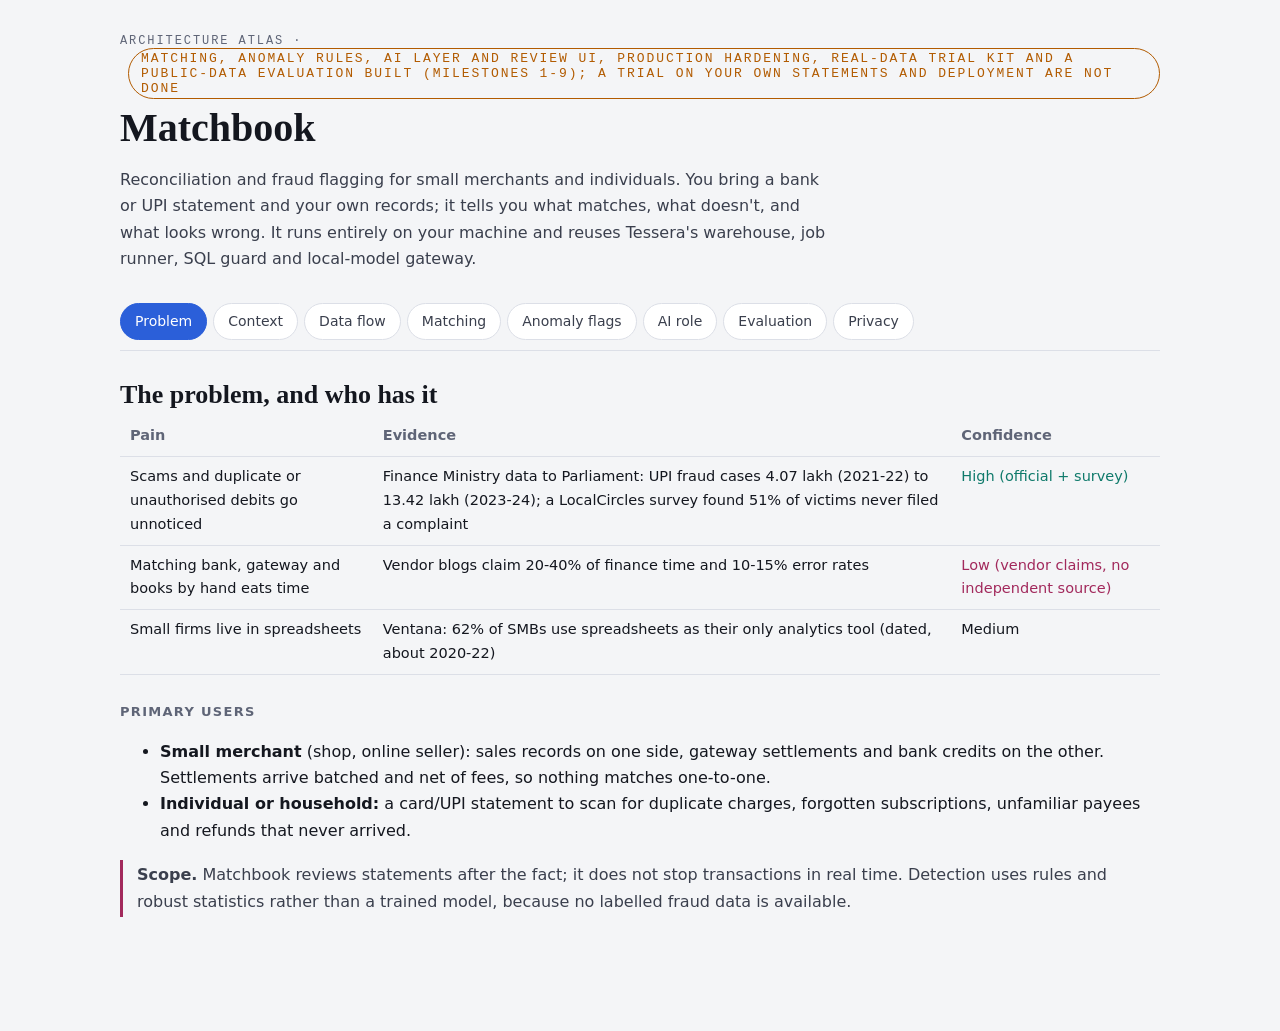
==== commit 568f511d: "Docs: streamline README and architecture pages; neutral wording in comments" ====
--- a/docs/matchbook-architecture-atlas.html
+++ b/docs/matchbook-architecture-atlas.html
@@ -32,7 +32,7 @@
 <h3>Primary users</h3>
 <ul><li><b>Small merchant</b> (shop, online seller): sales records on one side, gateway settlements and bank credits on the other. Settlements arrive batched and net of fees, so nothing matches one-to-one.</li>
 <li><b>Individual or household:</b> a card/UPI statement to scan for duplicate charges, forgotten subscriptions, unfamiliar payees and refunds that never arrived.</li></ul>
-<div class="note warn"><b>What this is not.</b> It is not a bank-grade fraud engine and does not stop transactions in real time. It reviews statements after the fact. Detection is rules and robust statistics, not a trained model, because there is no labelled fraud data to train on.</div></section>
+<div class="note"><b>Scope.</b> Matchbook reviews statements after the fact; it does not stop transactions in real time. Detection uses rules and robust statistics rather than a trained model, because no labelled fraud data is available.</div></section>
 
 <section id="ctx"><h2>System context</h2><p class="lead">Files in, answers out, nothing leaves localhost. Statements are sensitive, so the only network call is to Ollama on <code>127.0.0.1</code>.</p>
 <div class="card"><svg viewBox="0 0 960 300" width="960"><defs><marker id="a" viewBox="0 0 8 8" refX="7" refY="4" markerWidth="7" markerHeight="7" orient="auto"><path d="M0,0 L8,4 L0,8z" fill="var(--mut)"/></marker></defs>
@@ -86,7 +86,7 @@
 <tr><td>Unfamiliar hour</td><td>Activity outside the account's usual hours</td><td>Compromised credentials</td></tr>
 <tr><td>Subscription drift</td><td>Recurring payee whose amount rose or cadence changed</td><td>Silent price increase</td></tr></table>
 <p>Scores combine rules into a ranked list; thresholds are per-account and tunable. Each "dismiss" or "confirm" is stored as a label so thresholds can be adjusted from the user's own history.</p>
-<div class="note warn"><b>Honest limit.</b> These rules find <i>unusual</i> and <i>duplicate</i> activity, not proven fraud. Expect false positives on legitimate one-off purchases. Precision is measured, not assumed (see Evaluation).</div></section>
+<div class="note"><b>Reading the flags.</b> These rules surface unusual and duplicate activity for human review; they do not prove fraud. Precision is measured, not assumed (see Evaluation).</div></section>
 
 <section id="ai"><h2>Where the AI helps, and where it must not</h2>
 <div class="card"><table><tr><th>Task</th><th>AI role</th><th>Safeguard</th></tr>
@@ -104,17 +104,12 @@
 <tr><td rowspan="3">Held-out, 6 layouts</td><td>Rules only</td><td>3 / 6</td><td>23 / 37 (62%)</td><td>0</td></tr>
 <tr><td>Model only</td><td>4 / 6</td><td>26 / 37 (70%)</td><td>0</td></tr>
 <tr><td><b>Rules + model + validation</b></td><td><b>5 / 6</b></td><td><b>36 / 37 (97%)</b></td><td><b>0</b></td></tr></table>
-<p>*I tuned the prompt and validators while looking at 4 of the dev layouts, so treat the dev row as optimistic and the held-out row (written afterwards, never tuned against) as the fair one. Average time about 4-5 s per file. The misses were optional fields (balance, payment reference, one gateway column) left unmapped; the single held-out miss was flagged by validation. The layouts are ones I wrote, so this measures robustness to header and format variety, not to every real bank.</p>
+<p>*The prompt and validators were tuned on 4 of the dev layouts, so the dev row is optimistic and the held-out row (written afterwards, never tuned against) is the fair one. Average time about 4-5 s per file. The misses were optional fields (balance, payment reference, one gateway column) left unmapped; the single held-out miss was flagged by validation. The layouts are synthetic, so this measures robustness to header and format variety, not to every real bank.</p>
 <p><b>2. Masking.</b> Account, card, phone and long reference numbers, emails and UPI handles are redacted before any prompt; amounts and dates are kept. The gateway has a <code>strict</code> mode that independently re-scans every message and <b>refuses to send</b> if anything identifier-like is left, so masking cannot be skipped by a future code change. A test feeds real narrations (which contain 10-digit references) through the mapping path and asserts none reach the model.</p>
-<p><b>3. Flag explanations: the model is opt-in, the template is the default.</b> A first version checked only that every number in the model's text appeared in the evidence. Reading the outputs showed that is not enough: texts passed while saying the account <i>balance</i> rose 25% (it was the <i>price</i>), that the shop owner <i>received</i> five payments (they were <i>made</i>), or that payees were <i>customers</i>. The guard now also requires the core amounts and payee name to survive and rejects reversed-direction words, foreign currency and truncation. On a statement none of this was tuned against, <b>10 of 32 rewordings were accepted and 22 fell back</b> to the template; I read the 10 and judged 9 faithful and 1 repetitive. That is my own judgement on a small sample. The default explanation therefore stays the deterministic template, which is always correct; the rewording is an opt-in extra and is labelled as such.</p>
-<div class="note warn"><b>Things the AI layer taught me, recorded because they are the real findings.</b>
-(a) Number-grounding is necessary but not sufficient: a model can reuse a real number in a false sentence. The role-word check is a targeted patch, not a general fix.
-(b) The explanation cache was first keyed by row id, which repeats across statements, so one statement's explanation could appear on another's transaction. It is now keyed by a hash of the evidence, with a regression test.
-(c) A test showed the gateway amount check accepted swapped <code>fee</code> and <code>net</code> columns, because the identity <code>gross − fee − tax − net = 0</code> is symmetric. An ordering check closed it.
-(d) A 3B model is useful where its output is checked against data (mapping) and weak where it is asked to restate findings in free prose.</div>
+<p><b>3. Flag explanations: the model is opt-in, the template is the default.</b> A first version checked only that every number in the model's text appeared in the evidence. Reading the outputs showed that is not enough: texts passed while saying the account <i>balance</i> rose 25% (it was the <i>price</i>), that the shop owner <i>received</i> five payments (they were <i>made</i>), or that payees were <i>customers</i>. The guard now also requires the core amounts and payee name to survive and rejects reversed-direction words, foreign currency and truncation. On a statement none of this was tuned against, <b>10 of 32 rewordings were accepted and 22 fell back</b> to the template; manual review of the 10 judged 9 faithful and 1 repetitive (a small sample). The default explanation therefore stays the deterministic template, which is always correct; the rewording is an opt-in extra and is labelled as such.</p>
 <h3>Hard rules</h3><ul><li>The model never does arithmetic on money. Totals, differences and fees come from SQL over integer paise.</li><li>The model never confirms a match or dismisses a flag.</li><li>Account and card numbers are masked before any text reaches a prompt.</li></ul></section>
 
-<section id="eval"><h2>How we will know it works</h2><h3>Measured so far (synthetic data, seeded, reproducible)</h3>
+<section id="eval"><h2>Evaluation</h2><h3>Measured so far (synthetic data, seeded, reproducible)</h3>
 <table><tr><th>Scenario</th><th>Layer</th><th>Auto-accepted</th><th>Precision</th><th>Recall</th></tr>
 <tr><td>20,000 orders</td><td>Ledger ↔ gateway</td><td>19,180</td><td>99.98% (3 wrong)</td><td>99.0%</td></tr>
 <tr><td>20,000 orders</td><td>Batch ↔ bank</td><td>129</td><td>100%</td><td>100%</td></tr>
@@ -130,15 +125,13 @@
 <tr><td>velocity</td><td>186</td><td>262</td><td>71%</td><td>100%</td><td>a trade-fair day paying many new vendors</td></tr>
 <tr><td>outlier_for_payee</td><td>18</td><td>30</td><td>60%</td><td>100%</td><td>price rises and small-payee swings also look like outliers</td></tr></table>
 <p>Ranked by score, the top 20 flagged rows were 70-95% real across seeds, the top 100 about 83-87%. Threshold sweeps show the trade: for <code>just_under_limit</code>, requiring 5 payments instead of 3 lifts precision from 82% to 100% but drops recall from 100% to 68%; for <code>new_payee_large</code>, the 95th-percentile threshold lifts precision to 90% at 76% recall.</p>
-<div class="note warn"><b>Read these carefully.</b> Perfect recall is partly circular: the injected anomalies were written to match each rule's definition, so it shows the rules are implemented correctly, not that they find real fraud. The informative column is precision, which falls once legitimate look-alikes are present, and real statements will have more of those than my generator does. The first version scored near 100% everywhere because the injected anomalies were too easy; adding unlabelled "hard negatives" is what made the evaluation honest.</div>
-<div class="note warn"><b>What these numbers do not show.</b> They come from a generator I wrote, so they prove the engine handles the faults I thought of. They say nothing yet about real bank formats or real gateway quirks. Refunds, partial payments and multi-currency are not modelled.</div>
 <p class="lead">A reconciliation tool that is "probably right" is worse than none. Accuracy is measured against known answers.</p>
 <table><tr><th>Test</th><th>Method</th><th>Metric</th></tr>
 <tr><td>Matching</td><td>Generate a ledger, derive a bank statement and settlement file from it, then inject faults: dropped references, shifted dates, fee deductions, batched payouts, duplicates, missing rows. Ground truth is known.</td><td>Precision and recall per pass; share auto-matched; zero wrong auto-matches is the target</td></tr>
 <tr><td>Anomaly rules</td><td>Inject labelled anomalies (duplicates, new large payee, velocity bursts) into synthetic and real-shaped statements</td><td>Precision@k, recall by rule</td></tr>
 <tr><td>Column mapping</td><td>A set of statement layouts from different banks and exporters</td><td>% mapped correctly with no user edit</td></tr>
 <tr><td>Real data</td><td>Your own statements, labelled by you through the review UI</td><td>Reviewer agreement, false-positive rate, time saved</td></tr></table>
-<div class="note warn"><b>Gap.</b> Synthetic faults only prove the engine handles the faults we thought of. Real statements will contain formats we did not. That is why the real-data row exists, and why statement-format coverage is the first thing to expect to break.</div></section>
+</section>
 
 <section id="priv"><h2>Privacy &amp; safety</h2>
 <table><tr><th>Risk</th><th>Control</th></tr>
@@ -148,91 +141,9 @@
 <tr><td>Prompt leakage of account numbers</td><td>Masking layer before any LLM call; tests assert no account number reaches the gateway</td></tr>
 <tr><td>Over-trusting flags</td><td>UI labels flags "unusual", not "fraud"; shows the rule and numbers; dispute pack contains facts only</td></tr></table></section>
 
-<section id="plan"><h2>Build plan</h2>
-<table><tr><th>#</th><th>Milestone</th><th>Done when</th></tr>
-<tr><td>1</td><td>Canonical schema, statement importer with profile → map → normalise, 3 sample layouts</td><td>Mapping accuracy measured; totals reconcile to file balances</td></tr>
-<tr><td>2</td><td>Fault-injecting data generator with ground truth</td><td>Reproducible fixtures; truth file per scenario</td></tr>
-<tr><td>3</td><td>Matching passes A-B, evaluation harness</td><td>Precision and recall reported; no wrong auto-matches in the suite</td></tr>
-<tr><td>4</td><td>Pass C (settlement batches), bounded search</td><td>Gateway payouts match within stated fees; "gave up" shown when search is capped</td></tr>
-<tr><td>5</td><td>Anomaly rules with per-account thresholds and labels</td><td>Precision@k and recall per rule reported on injected anomalies</td></tr>
-<tr><td>6</td><td>Review UI: queues, confirm / reject / undo, dispute pack export</td><td>A real statement can be imported, reviewed and exported end to end</td></tr>
-<tr><td>7</td><td>AI assistance: mapping proposals, residual ranking, flag explanations, masking layer</td><td>Grounding and masking tests pass; AI off still yields a usable tool</td></tr>
-<tr><td>8</td><td>Real-data trial on your own statements</td><td>Measured false-positive rate and time saved, documented honestly</td></tr></table>
-<h3>Built: the review UI (<code>./run_matchbook.sh</code>, http://127.0.0.1:8788)</h3>
-<table><tr><th>Screen</th><th>What it does</th></tr>
-<tr><td>Import</td><td>Upload three exports (or load a demo). Rules, then the local model, propose a column mapping; each field shows whether it was <i>auto</i> or <i>AI-proposed</i> with sample values. Every edit is re-validated live; <b>Confirm &amp; import is disabled while any check fails</b>.</td></tr>
-<tr><td>Overview</td><td>Auto-match rate, queue sizes, and which rule made how many matches.</td></tr>
-<tr><td>Exceptions</td><td>Five queues (orders with no payment, payments not in books, payouts not in bank, unexplained credits, payout amount differs), largest first. Confirm (real discrepancy) or Reject (explained), with a note. <b>Find matching payment</b> lists candidates by amount and date; <b>Link</b> creates a manual match that feeds back into the match rate.</td></tr>
-<tr><td>Flags</td><td>Ranked flagged transactions with the deterministic explanation; Confirm (dispute) or Dismiss (legitimate); opt-in "Reword with AI" that falls back visibly if the guard rejects the text.</td></tr>
-<tr><td>Activity</td><td>Every import, decision and undo, with timestamps.</td></tr></table>
-<p><b>Design decisions.</b> Decisions are an append-only event log per item; undo pops one step (so confirm → reject → undo returns to confirm), and undoing a link actually removes it and re-runs matching. Items are keyed by stable identifiers (order id, payment id, or a hash of date, payee and amount), not row ids, so decisions survive re-importing the same statement. Uploads are raw bodies saved under a fixed server-side name, with a 50 MB cap, so a client can never choose a path.</p>
-<p><b>Verified.</b> 10 API tests (61 in the full suite) cover the flow, bad-mapping refusal, security edges, stable keys, and link/undo reversing the match counts exactly. I also drove the real screens in a browser: messy-header demo → AI mapping → fixed one unmapped optional field by hand → import (4,000 orders, 97.0% auto-matched) → confirm with note → undo → link → undo.</p>
-<div class="note warn"><b>Defects this build surfaced, kept here because they are the honest record.</b>
-(a) Before the first import, read endpoints returned HTTP 500; they now return empty results.
-(b) The live-validation endpoint failed with 422 because its request model was declared inside the app factory, which FastAPI cannot resolve under postponed annotations.
-(c) After linking an order, the <b>Linked</b> tab was empty because it read from the exceptions table, which no longer contained the order, so Undo was unreachable from the UI. It now reads from the manual links.
-(d) Navigation links were unreadable in dark mode.
-All four were found by using the UI, not by the earlier tests, which is why the end-to-end browser pass mattered.</div>
-<div class="note warn"><b>Not verified.</b> Behaviour with hundreds of thousands of exceptions in the browser (the API pages results, but I have not timed the UI at that size); more than one reviewer at a time (single user, no authentication, DuckDB single writer); mobile layouts; keyboard shortcuts do not exist yet. I tested in one browser pane only.</div>
-<h3>Built: production hardening</h3>
-<p>State moved to Postgres; DuckDB remains the analytics store. Authentication, roles, maker/checker, a tamper-evident audit log, CI and container files were added. <b>Verified</b> below means exercised by an automated test or by me in the running app; <b>written, not run</b> means the file exists but I could not execute it on this machine.</p>
-<table><tr><th>Area</th><th>What was built</th><th>Status</th></tr>
-<tr><td>State</td><td>Postgres 16-compatible schema with forward-only migrations behind an advisory lock; a private throwaway cluster for dev and tests so an existing Postgres is never touched.</td><td><b>Verified</b> (migrations idempotent; 90 tests run against real Postgres)</td></tr>
-<tr><td>Authentication</td><td>scrypt password hashes, random session tokens stored only as hashes, HttpOnly + SameSite=Strict cookie, 8 h absolute and 60 min idle expiry, lockout after 5 failures, per-address throttle, identical errors for unknown user and wrong password. No default credentials; the first admin is created from a CLI.</td><td><b>Verified</b> (tests + signed in through the UI)</td></tr>
-<tr><td>Authorisation</td><td>Four roles (viewer, reviewer, approver, admin) mapped to permissions; every endpoint declares the permission it needs; role change, disable and password reset sign the user out; the last administrator cannot be removed.</td><td><b>Verified</b> (tests; UI hides tabs by role)</td></tr>
-<tr><td>Maker / checker</td><td>A decision is a proposal; a different approver must approve. Enforced in code <i>and</i> by a database CHECK constraint, so a bug cannot permit self-approval. One open proposal per item (unique index). Approving re-validates that a link is still possible. Switchable off for solo use, in which case entries are marked auto-approved.</td><td><b>Verified</b> (tests including raw-SQL bypass attempt and concurrent approvers; walked through in the UI)</td></tr>
-<tr><td>Audit</td><td>Append-only table (triggers refuse update, delete and truncate) with each row chained to the previous by SHA-256; verify endpoint and UI button.</td><td><b>Verified</b> (tamper test; "chain intact" in the UI)</td></tr>
-<tr><td>Web hardening</td><td>CSRF token on every state-changing request plus Origin check, strict Content-Security-Policy (no inline script, so the UI was split into files), frame, referrer and sniffing headers, host allow-list, API docs disabled, no-store on API responses, structured request logs without bodies or credentials.</td><td><b>Verified</b> (tests)</td></tr>
-<tr><td>Input safety</td><td>SQL values are bound parameters; user-controlled identifiers (CSV headers, file names) are quoted or allow-listed; upload size cap and fixed server-side file names.</td><td><b>Verified</b> (hostile-header and hostile-file-name tests)</td></tr>
-<tr><td>CI</td><td>GitHub Actions: lint with security rules, tests on Python 3.11, 3.12 and 3.13 against a Postgres service, dependency audit, container build.</td><td><b>Written, not run.</b> I ran the lint, the tests (on 3.14 only), the dependency audit and a Python 3.11 syntax check locally.</td></tr>
-<tr><td>Containers</td><td>Multi-stage Dockerfile (non-root, health check, read-only filesystem, dropped capabilities) and a compose file with Postgres not published to the host and an optional local-model service.</td><td><b>Written, not built.</b> Docker was unavailable here (permission denied), so neither has been built or started.</td></tr></table>
-<p><b>Found while building it, kept as the honest record.</b></p>
-<ul>
-<li><b>SQL injection through CSV column names.</b> Header names were pasted into SQL in several places. A header that closed the quote could have run arbitrary DuckDB SQL (which can read local files). Every identifier is now quoted and a regression test uses a real hostile header. Found by the security linter while fixing something else, not by planning.</li>
-<li><b>Python 3.11 breakage.</b> The importer used backslashes inside f-string expressions, a syntax error before 3.12, while the package declared support for 3.11. It only worked here because this machine runs 3.14.</li>
-<li><b>File names became table names</b> in the Tessera ingest step. Now allow-listed, with a test.</li>
-<li><b>A vulnerable dependency</b> (<code>certifi</code>) found by the audit; upgraded and given a version floor.</li>
-<li><b>My own regression:</b> replacing the matching call in the import path with a link-sync meant the first import produced no exception queues. Caught by the tests.</li>
-<li><b>CI would have failed on every run:</b> the dependency audit tried to look up this project on PyPI. Fixed after running the audit locally.</li>
-<li>Smaller: an empty "Linked" list earlier, cached stylesheets after an upgrade, the login form keeping the last username, and an unstyled password box.</li></ul>
-<div class="note warn"><b>Known gaps. This is a hardened prototype, not a deployed service.</b>
-(1) <b>No TLS in the app</b>: it must sit behind a reverse proxy, with the Secure cookie flag turned on.
-(2) <b>The audit chain detects edits but cannot stop someone with full database-owner rights from rewriting the whole chain</b>; real protection needs the latest hash published somewhere they cannot reach.
-(3) <b>No MFA, SSO or self-service password change or reset</b>; admins set passwords.
-(4) <b>The login throttle is in memory</b>, so it is per process and weak behind a proxy that hides client addresses; the per-account lockout is in the database and does hold.
-(5) <b>One database role</b> runs both migrations and the app; production should separate them and grant least privilege.
-(6) <b>DuckDB is still a single-writer file</b>, so the app cannot run as several replicas, and there are no backups, encryption at rest, retention policy or monitoring.
-(7) <b>Not tested</b>: runtime on Python 3.11 to 3.13, load or concurrency beyond the race tests, a browser other than the built-in one, and any real bank or gateway data.
-(8) Dev users are created with random passphrases stored in a git-ignored, owner-only file; a real deployment must create users with the admin CLI instead.</div>
-<h3>Built: real-data trial kit</h3>
-<p>Your own statements have no answer key, so the kit estimates accuracy from a <b>random sample you label by hand</b> and reports it with a confidence interval. Guide: <code>docs/real-data-trial.md</code>. It runs on DuckDB alone (no login, no Postgres, no model server).</p>
-<table><tr><th>Step</th><th>Tool</th><th>What it does</th></tr>
-<tr><td>Mask</td><td><code>mask_tool</code></td><td>Keyed-HMAC tokens, so the same payee or UTR gets the same token in every file (repeat-payee rules and cross-file joins keep working) and cannot be reversed without the key. Scans its own output for what is still visible. Cannot be perfect on free text.</td></tr>
-<tr><td>Check</td><td><code>trial preflight</code>, <code>normalize</code></td><td>Preamble/footer lines, newest-first order, ambiguous dd/mm dates, decimal commas, currency symbols, single-amount layouts, missing pages (balance breaks), month gaps, duplicate ids, delimiter, encoding.</td></tr>
-<tr><td>Tie out</td><td><code>trial load</code>, <code>tieout</code></td><td>Four control-total identities that must hold exactly, plus the match rate by <b>value</b> as well as by count.</td></tr>
-<tr><td>Sample</td><td><code>trial sample</code></td><td>Deterministic stratified random sample per rule, queue and flag type, with per-rule sizes so labels go where the risk is.</td></tr>
-<tr><td>Score</td><td><code>trial score</code>, <code>report</code></td><td>Wilson intervals per group (exact bound at zero events), a stratified population estimate with finite-population correction and a deliberately conservative upper bound, and a report that states its limits.</td></tr></table>
-<p><b>The kit itself was validated before being offered.</b> Simulated 95% intervals contained the truth in at least 95% of 1,500 trials in three scenarios, including rare events and a tiny bad group. On a synthetic scenario with known answers, intervals computed from labelled samples contained the true wrong-match rate and the true missed-match share for three different random samples. Each preflight check is tested against a planted instance of the problem it claims to find. 23 tests.</p>
-<p><b>What using it on a synthetic scenario showed.</b> With 25 labels per rule the scorer will not claim better than "0% to 11.3% wrong", even though the true rate was about zero. That is correct: 25 clean samples cannot support "under 1%" (that needs 299), and the tool says so instead of printing a flattering 0%.</p>
-<h3>Measured: public-data evaluation (real orders, simulated payment rails)</h3>
-<p>Dataset: UCI <i>Online Retail II</i>, CC BY 4.0, DOI 10.24432/C5CG6D, 1,067,371 line items from a UK online retailer (sha256 of the xlsx is stored in <code>data/public/results.json</code>). <b>Real:</b> order amounts, dates and how often amounts repeat. <b>Simulated:</b> the gateway, settlement batches and bank, built from those orders by my generator with injected faults, because no public dataset contains matched ledger, gateway and bank records. So this tests how the matcher copes with a <i>real amount distribution</i>, not real bank formats.</p>
-<table><tr><th>Orders</th><th>References available</th><th>Auto-matches</th><th>Wrong</th><th>Recall</th></tr>
-<tr><td rowspan="4">40,076 invoices (3.3% share an amount with another within 3 days)</td><td>ledger 92%, gateway 70%</td><td>116,666</td><td>0</td><td>100.0%</td></tr>
-<tr><td>ledger 70%, gateway 40%</td><td>116,523</td><td>1</td><td>99.9%</td></tr>
-<tr><td>ledger 40%, gateway 20%</td><td>115,728</td><td>2</td><td>99.2%</td></tr>
-<tr><td>none at all</td><td>113,085</td><td>2</td><td>96.9%</td></tr>
-<tr><td rowspan="4">3,664 single-item invoices (15.2% share an amount)</td><td>ledger 92%, gateway 70%</td><td>10,660</td><td>0</td><td>100.0%</td></tr>
-<tr><td>ledger 70%, gateway 40%</td><td>10,602</td><td>0</td><td>99.5%</td></tr>
-<tr><td>ledger 40%, gateway 20%</td><td>10,267</td><td>0</td><td>96.3%</td></tr>
-<tr><td>none at all</td><td>9,171</td><td>0</td><td><b>86.0%</b></td></tr></table>
-<p>Counts are totals over three runs per row. <b>The three runs reuse the same real orders</b> with different random fault draws, so they replicate the fault process, not the order population. <b>Reading it:</b> the matcher stays precise even with no references because ambiguous cases go to the review queue instead of being guessed; the cost is <b>recall</b>, which falls to 86% when orders are single-item, prices repeat, and no payment references exist. That dependence on references is the main practical finding. Real data was also <i>less</i> ambiguous than my synthetic price catalogue, so the earlier synthetic benchmark was the harsher test on that dimension.</p>
-<div class="note warn"><b>Not evaluated on public data.</b> Anomaly rules: no public dataset I could reach without a login has statement-level payees plus fraud labels, and the common card-fraud sets lack payees entirely, so those rules are still tested only on injected anomalies. This retailer sells largely to trade customers, so its invoice totals vary more than a consumer shop's would. The fault model (capture 0-1 days after the order, T+2 settlement, my fee structure) is mine.</div>
-<p><b>Found along the way.</b> The two worksheets overlap by about a week: 34,337 duplicate rows would have been double counted. Preflight missed a missing page of a statement (only one broken balance step, below my 98% threshold) until a test exposed it; any break is now reported. The masker's own scanner flagged its tokens about 1% of the time (hex tokens that happened to be all digits), which would have trained users to ignore it; tokens are now letters-only. The same regex exempted a long number directly after a comma or period from masking, in both the masker <i>and</i> the gate that protects model prompts, a real leak, now fixed with tests. Output folders were read at import time instead of call time. The package's editable install had silently lost its path file, so modules only ran from the project folder. A second Python 3.11 f-string incompatibility was caught by the linter.</p>
-<h3>Out of scope for v1</h3><ul><li>Scanned or PDF statements (needs OCR; high error risk). CSV/XLSX only.</li><li>Live bank connections and account-aggregator APIs.</li><li>Real-time blocking of transactions.</li><li>Trained fraud models; needs labelled data we do not have.</li><li>Multi-user access and authentication.</li></ul>
-<h3>Reused from Tessera</h3><p>DuckDB warehouse, job runner with recorded runs, SQL guard, model gateway and capability catalog, approval-gated writes, audit log, memory with consent, and the web UI shell.</p></section>
 </div>
 <script>
-const T=[['prob','Problem'],['ctx','Context'],['flow','Data flow'],['match','Matching'],['fraud','Anomaly flags'],['ai','AI role'],['eval','Evaluation'],['priv','Privacy'],['plan','Build plan']];
+const T=[['prob','Problem'],['ctx','Context'],['flow','Data flow'],['match','Matching'],['fraud','Anomaly flags'],['ai','AI role'],['eval','Evaluation'],['priv','Privacy']];
 const nav=document.getElementById('nav');nav.innerHTML=T.map(([i,l])=>`<button data-t="${i}">${l}</button>`).join('');
 function show(i){document.querySelectorAll('section').forEach(s=>s.classList.toggle('on',s.id===i));nav.querySelectorAll('button').forEach(b=>b.classList.toggle('on',b.dataset.t===i))}
 nav.onclick=e=>e.target.dataset.t&&show(e.target.dataset.t);show('prob');
